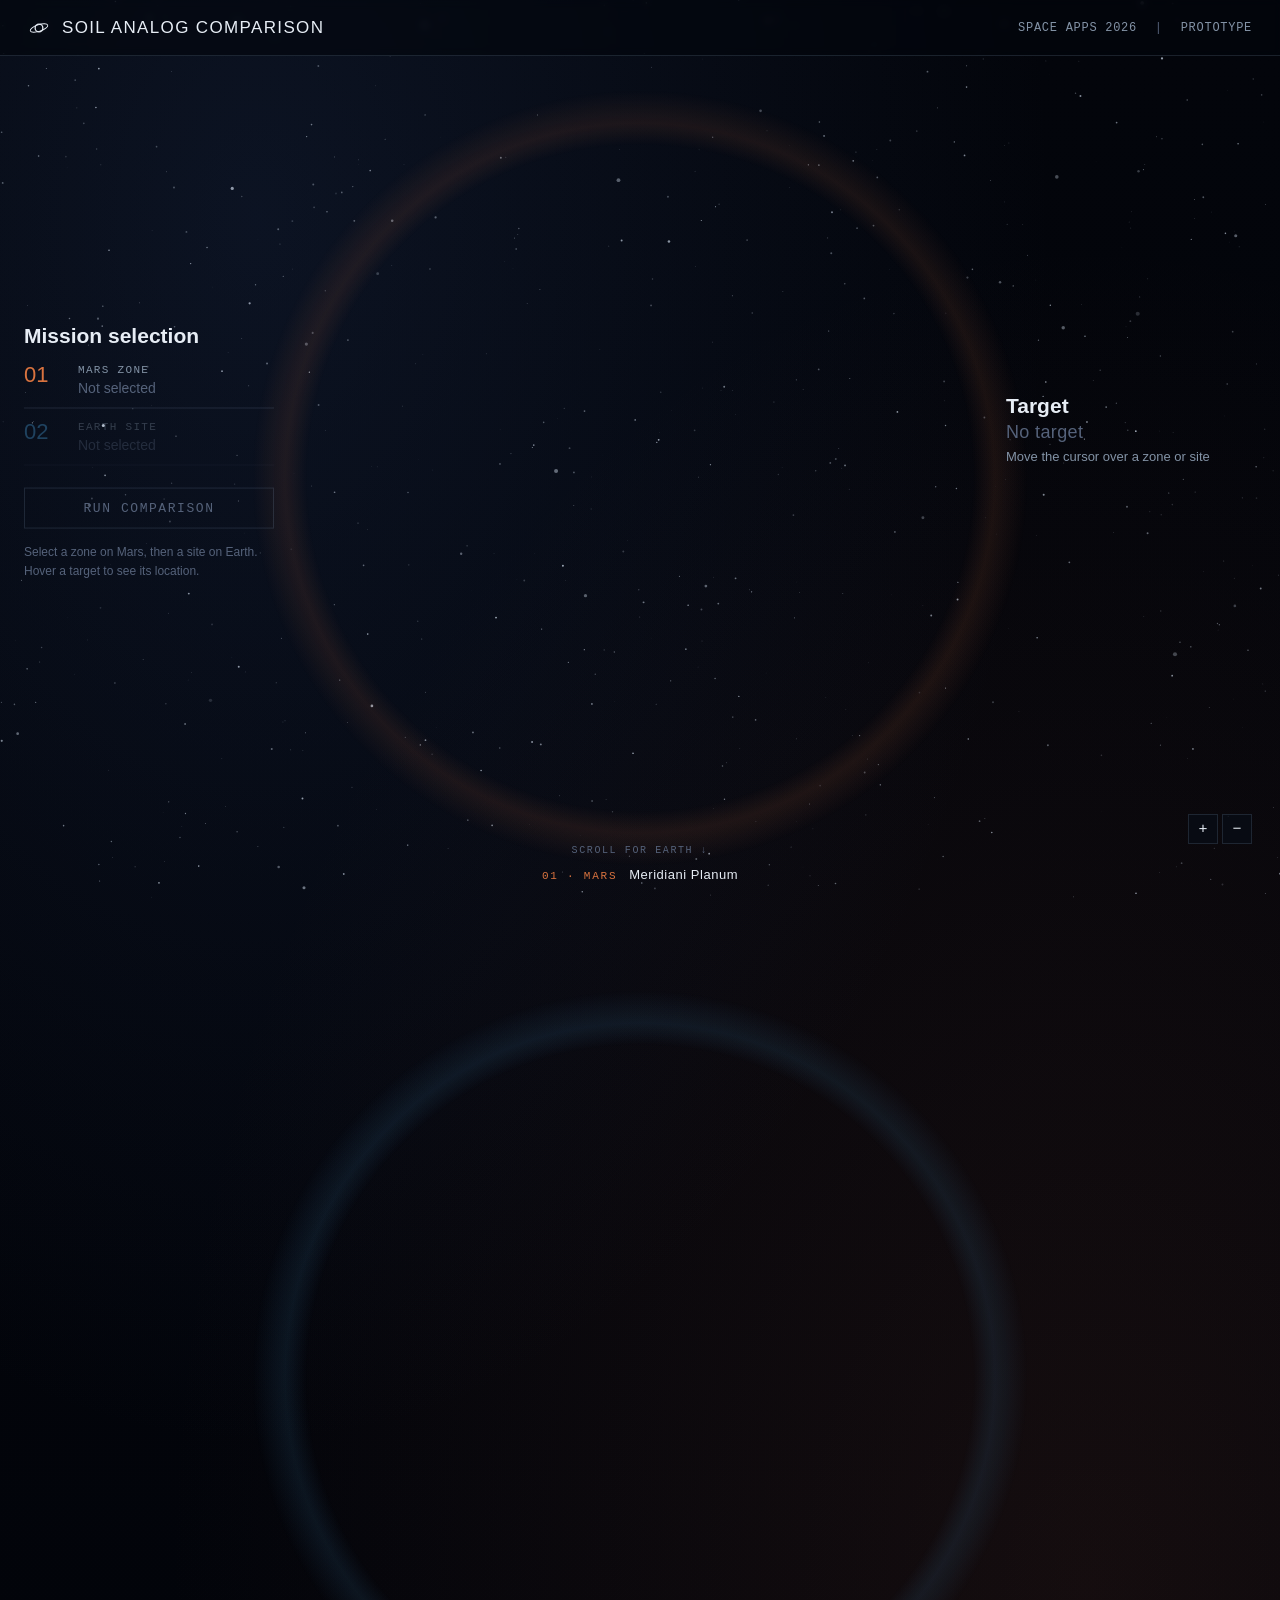
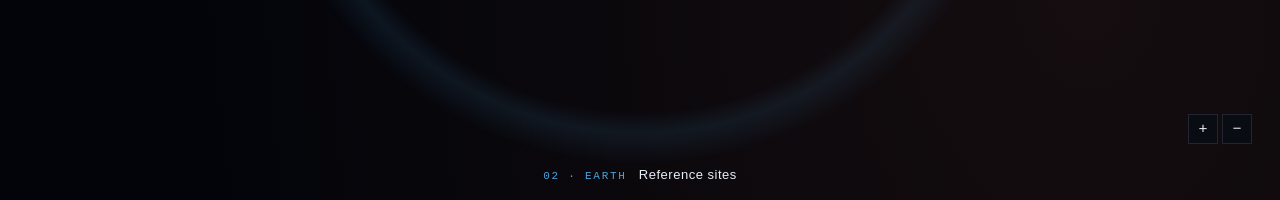
==== compare.html @ f8474e3b "Add files via upload" ====
<!doctype html>
<html lang="en">
<head>
  <meta charset="UTF-8">
  <meta name="viewport" content="width=device-width, initial-scale=1.0">
  <title>Comparison · Soil Analog Comparison</title>
  <link rel="stylesheet" href="styles.css">
</head>
<body class="page">
  <header class="topbar">
    <div class="brand">
      <svg class="mark" viewBox="0 0 24 24" aria-hidden="true">
        <circle cx="12" cy="12" r="4.2" fill="none" stroke="currentColor" stroke-width="1.4"/>
        <ellipse cx="12" cy="12" rx="10" ry="3.6" fill="none" stroke="currentColor" stroke-width="1" transform="rotate(-18 12 12)"/>
      </svg>
      <span class="brand-name">Soil Analog Comparison</span>
    </div>
    <div class="topbar-right"><span>Space Apps 2026</span><span class="sep">|</span><span>Prototype</span></div>
  </header>

  <div class="page-head">
    <div>
      <p class="kicker">Head to head</p>
      <h1 id="title"></h1>
    </div>
    <a class="back" href="index.html">← Back to selection</a>
  </div>

  <main class="wrap">

    <!-- Main statistics: Earth on the left, Mars on the right, statistics in between -->
    <section class="versus" aria-label="Main statistics">
      <div class="versus-top">
        <div class="side earth">
          <canvas id="earthGlobe" aria-label="Earth site"></canvas>
          <h2 id="earthName"></h2>
          <p class="place" id="earthPlace"></p>
        </div>

        <div class="centre">
          <p class="c-label">Mineral similarity · full region</p>
          <p class="c-big" id="simBig"></p>
          <p class="c-sub" id="simSub"></p>
        </div>

        <div class="side mars">
          <canvas id="marsGlobe" aria-label="Mars zone"></canvas>
          <h2 id="marsName"></h2>
          <p class="place" id="marsPlace"></p>
        </div>
      </div>

      <div class="mainbar">
        <div class="mb-head">
          <span class="mb-label">Overall similarity</span>
          <span class="mb-value" id="mbValue"></span>
        </div>
        <div class="mb-track"><div class="mb-fill" id="mbFill"></div></div>
        <p class="mb-sub" id="mbSub"></p>
      </div>

      <div class="versus-rows" id="versusRows"></div>
    </section>

    <!-- Other statistics -->
    <section class="sec">
      <h2>Criteria · full region <span class="note">Weight 1–3 · points lost add up to 100 − similarity</span></h2>
      <div class="table-wrap">
        <table>
          <thead>
            <tr>
              <th>Criterion</th><th>Mars target</th><th>Measured on Earth</th>
              <th class="n">Weight</th><th class="n">Match</th><th class="n">Points lost</th>
            </tr>
          </thead>
          <tbody id="criteriaRows"></tbody>
        </table>
      </div>
    </section>

    <div class="two">
      <section class="sec">
        <h2>Composition <span class="note" id="compNote"></span></h2>
        <div class="table-wrap">
          <table>
            <thead><tr><th>Property</th><th>Mars</th><th class="n" id="compEarth"></th></tr></thead>
            <tbody id="compRows"></tbody>
          </table>
        </div>
      </section>

      <section class="sec">
        <h2>Surface conditions</h2>
        <div class="table-wrap">
          <table>
            <tbody id="condRows"></tbody>
          </table>
        </div>
      </section>
    </div>

    <section class="sec">
      <h2>Mineral groups · EMIT <span class="note">Share of all detections in the region</span></h2>
      <div class="table-wrap">
        <table>
          <thead>
            <tr><th>Group</th><th class="n">Share</th><th class="n">Minerals mapped</th><th class="n">Flagged for review</th></tr>
          </thead>
          <tbody id="emitRows"></tbody>
        </table>
      </div>
    </section>

    <section class="sec">
      <h2>Terrain · full table <span class="note">Slope and roughness from 30 m DEM data</span></h2>
      <div class="table-wrap">
        <table>
          <thead>
            <tr><th>Metric</th><th class="n">Victoria</th><th class="n" id="tSiteHead"></th><th class="n">Difference</th><th class="n">Relative difference</th></tr>
          </thead>
          <tbody id="terrainRows"></tbody>
        </table>
      </div>
      <p class="tline" id="tLine"></p>
      <ul class="notes" id="terrainNotes" style="margin-top:12px"></ul>
    </section>

    <section class="sec">
      <h2>Similarity summary</h2>
      <div class="table-wrap">
        <table>
          <tbody id="simRows"></tbody>
        </table>
      </div>
    </section>

    <section class="sec">
      <h2>Observations</h2>
      <ul class="notes" id="notes"></ul>
    </section>

    <section class="sec">
      <h2>Mars reference signals <span class="note">CRISM surface and TES regional background</span></h2>
      <div class="table-wrap">
        <table>
          <thead><tr><th>Source</th><th>Mineral or group</th><th>Level</th><th>Unit</th><th class="n">Value</th></tr></thead>
          <tbody id="marsRows"></tbody>
        </table>
      </div>
    </section>

    <section class="sec method">
      <h2>Method</h2>
      <p><strong>Match.</strong> For each criterion, the share of valid cells whose measured value agrees with the Mars target. Dominant, present and trace targets agree with a detected value; an absent target agrees with a non-detected value.</p>
      <div class="formula">match = agreeing cells ÷ valid cells</div>
      <p><strong>Similarity.</strong> Weighted mean of the seven criterion matches.</p>
      <div class="formula">similarity = Σ (weight × match) ÷ Σ weight</div>
      <p><strong>Points lost.</strong> Each criterion's share of the gap to 100%.</p>
      <div class="formula">points lost = weight × (100 − match) ÷ Σ weight</div>
      <p>The points lost add up to 100 − similarity.</p>
      <p><strong>Data.</strong> Values come from processed EMIT, ASTER, CRISM and TES products. Mineral groups are assigned automatically; entries marked for review have not been checked by hand. The Mars side is one reference zone, and the Earth sites are not field measurements.</p>
    </section>

    <p class="footnote">Values are reproduced from the processed results. No new measurements are made.</p>
  </main>

  <script src="assets/textures.js"></script>
  <script src="data.js"></script>
  <script src="globe.js"></script>
  <script src="compare.js"></script>
</body>
</html>
---- styles.css ----
:root {
  --space: #02040a;
  --panel: rgba(8, 13, 22, 0.78);
  --panel-solid: #0b1119;
  --line: rgba(150, 180, 210, 0.16);
  --line-strong: rgba(150, 180, 210, 0.3);
  --text: #e7edf5;
  --muted: #8393a6;
  --dim: #55627a;
  --mars: #d9733f;
  --earth: #4aa3df;
  --head: Candara, "Gill Sans", "Gill Sans MT", sans-serif;
  --body: Corbel, "Gill Sans", "Gill Sans MT", sans-serif;
  --data: "Lucida Console", "Lucida Sans Typewriter", monospace;
}

* { box-sizing: border-box; }
html, body { margin: 0; padding: 0; }
body {
  color: var(--text);
  font: 14px/1.5 var(--body);
  background: var(--space);
  min-height: 100vh;
}
a { color: inherit; text-decoration: none; }
h1, h2, h3, p, ul, figure { margin: 0; }
ul { padding: 0; list-style: none; }
button { font: inherit; }
:focus-visible { outline: 1px solid var(--earth); outline-offset: 3px; }

/* ---------- Space background (index) ---------- */
.space {
  background:
    radial-gradient(ellipse at 20% 12%, rgba(44, 70, 120, 0.22), transparent 55%),
    radial-gradient(ellipse at 85% 88%, rgba(120, 60, 40, 0.16), transparent 60%),
    linear-gradient(180deg, #03050b 0%, #02040a 100%);
}
.stars {
  position: fixed;
  inset: 0;
  width: 100%;
  height: 100%;
  z-index: 0;
  pointer-events: none;
}

/* ---------- Top bar ---------- */
.topbar {
  position: relative;
  z-index: 2;
  height: 56px;
  padding: 0 28px;
  display: flex;
  align-items: center;
  justify-content: space-between;
  border-bottom: 1px solid var(--line);
  background: rgba(3, 6, 12, 0.6);
  backdrop-filter: blur(4px);
}
.brand { display: flex; align-items: center; gap: 12px; }
.mark { width: 22px; height: 22px; color: var(--text); }
.brand-name {
  font: 17px var(--head);
  letter-spacing: 0.08em;
  text-transform: uppercase;
}
.topbar-right {
  font: 12px var(--data);
  letter-spacing: 0.06em;
  color: var(--muted);
  text-transform: uppercase;
}
.topbar-right .sep { margin: 0 10px; color: var(--dim); }

/* ---------- Index: one full-height world per screen ---------- */
.space { min-height: 100vh; overflow-x: hidden; }
html { scroll-snap-type: y proximity; }

.space .topbar {
  position: fixed;
  top: 0; left: 0; right: 0;
  z-index: 5;
}

.steps, .readout {
  position: fixed;
  top: 50%;
  transform: translateY(-50%);
  width: 250px;
  z-index: 4;
}
.steps { left: 24px; }
.readout { right: 24px; min-height: 120px; }

.world-section {
  position: relative;
  height: 100vh;
  padding-top: 56px;
  display: flex;
  align-items: center;
  justify-content: center;
  scroll-snap-align: start;
}
.world-section.locked { opacity: 0.4; transition: opacity 0.3s; }

.planet {
  position: relative;
  width: min(calc((100vh - 56px) * 0.86), 92vw);
  aspect-ratio: 1 / 1;
}
.planet canvas {
  position: relative;
  z-index: 1;
  width: 100%;
  height: 100%;
  display: block;
  border-radius: 50%;
}
.planet .glow {
  position: absolute;
  inset: -4%;
  border-radius: 50%;
  pointer-events: none;
  z-index: 0;
}
.planet.mars .glow { background: radial-gradient(circle, transparent 60%, rgba(217, 115, 63, 0.10) 64%, transparent 70%); }
.planet.earth .glow { background: radial-gradient(circle, transparent 60%, rgba(74, 163, 223, 0.10) 64%, transparent 70%); }

.world-label {
  position: absolute;
  left: 50%;
  bottom: 18px;
  transform: translateX(-50%);
  display: flex;
  gap: 12px;
  align-items: baseline;
  white-space: nowrap;
  z-index: 2;
}
.world-label .cap-key { font: 11px var(--data); letter-spacing: 0.16em; text-transform: uppercase; }
.world-label .cap-val { font: 13px var(--head); letter-spacing: 0.04em; }
.mars-section .cap-key { color: var(--mars); }
.earth-section .cap-key { color: var(--earth); }

.scroll-hint {
  position: absolute;
  left: 50%;
  bottom: 44px;
  transform: translateX(-50%);
  font: 10px var(--data);
  letter-spacing: 0.16em;
  text-transform: uppercase;
  color: var(--dim);
  z-index: 2;
}

.zoom {
  position: absolute;
  right: 28px;
  bottom: 56px;
  display: flex;
  flex-direction: row;
  gap: 4px;
  z-index: 3;
}
.zoom button {
  width: 30px;
  height: 30px;
  background: rgba(8, 13, 22, 0.8);
  border: 1px solid var(--line);
  color: var(--text);
  cursor: pointer;
  font: 15px var(--data);
  line-height: 1;
}
.zoom button:hover { border-color: var(--line-strong); }

/* Steps */
.step {
  display: grid;
  grid-template-columns: 42px 1fr;
  gap: 12px;
  align-items: start;
  padding: 12px 0;
  border-bottom: 1px solid var(--line);
  transition: opacity 0.3s;
}
.step-num { font: 22px var(--head); color: var(--dim); line-height: 1; }
.step-label {
  font: 11px var(--data);
  letter-spacing: 0.12em;
  text-transform: uppercase;
  color: var(--muted);
}
.step-value { font: 16px var(--head); margin-top: 4px; }
.step-value.empty { color: var(--dim); font-family: var(--body); font-size: 14px; }
#stepMars .step-num { color: var(--mars); }
#stepEarth .step-num { color: var(--earth); }
#stepMars.done .step-num, #stepEarth.done .step-num { color: var(--text); }
.step.locked { opacity: 0.35; }

.cta {
  display: block;
  margin-top: 22px;
  text-align: center;
  padding: 12px 16px;
  border: 1px solid var(--earth);
  color: var(--text);
  font: 13px var(--data);
  letter-spacing: 0.12em;
  text-transform: uppercase;
  background: rgba(74, 163, 223, 0.08);
  transition: background 0.2s;
}
.cta:hover { background: rgba(74, 163, 223, 0.2); }
.cta[aria-disabled="true"] {
  border-color: var(--line);
  color: var(--dim);
  background: transparent;
  pointer-events: none;
}
.fine { color: var(--dim); font-size: 12px; margin-top: 14px; line-height: 1.6; }

/* Readout */
.readout-body { min-height: 70px; }
.r-title { font: 18px var(--head); letter-spacing: 0.02em; }
.r-sub { font: 13px var(--body); color: var(--muted); margin-top: 6px; }
.readout-body.is-live[data-kind="mars"] .r-title { color: var(--mars); }
.readout-body.is-live[data-kind="earth"] .r-title { color: var(--earth); }
.readout-body.is-idle .r-title { color: var(--dim); }

/* ---------- Comparison page ---------- */
.page {
  background: var(--space);
  min-height: 100vh;
}
.page-head {
  max-width: 1180px;
  margin: 0 auto;
  padding: 26px 28px 10px;
  display: flex;
  justify-content: space-between;
  align-items: end;
  gap: 16px;
  flex-wrap: wrap;
}
.page-head .kicker {
  font: 11px var(--data);
  letter-spacing: 0.16em;
  text-transform: uppercase;
  color: var(--muted);
}
.page-head h1 { font: 26px var(--head); margin-top: 6px; }
.page-head .back {
  font: 12px var(--data);
  letter-spacing: 0.12em;
  text-transform: uppercase;
  color: var(--muted);
  border-bottom: 1px solid var(--line);
  padding-bottom: 2px;
}
.page-head .back:hover { color: var(--text); }

.wrap { max-width: 1180px; margin: 0 auto; padding: 0 28px 48px; }
.sec {
  background: var(--panel);
  border: 1px solid var(--line);
  padding: 18px 20px;
  margin-top: 14px;
}
.sec h2 {
  font: 12px var(--data);
  letter-spacing: 0.14em;
  text-transform: uppercase;
  color: var(--muted);
  padding-bottom: 10px;
  margin-bottom: 14px;
  border-bottom: 1px solid var(--line);
  display: flex;
  justify-content: space-between;
  gap: 12px;
  flex-wrap: wrap;
}
.sec h2 .note { text-transform: none; letter-spacing: 0; font-family: var(--body); color: var(--dim); }
.two { display: grid; grid-template-columns: 1fr 1fr; gap: 14px; }

.kpis {
  display: grid;
  grid-template-columns: repeat(4, 1fr);
  gap: 0;
  border: 1px solid var(--line);
  background: var(--panel);
  margin-top: 14px;
}
.kpis > div { padding: 16px 18px; border-right: 1px solid var(--line); }
.kpis > div:last-child { border-right: 0; }
.kpi-k { font: 11px var(--data); letter-spacing: 0.12em; text-transform: uppercase; color: var(--muted); }
.kpi-v { font: 30px var(--head); margin-top: 6px; font-variant-numeric: tabular-nums; }
.kpi-v.mars { color: var(--mars); }
.kpi-v.earth { color: var(--earth); }
.kpi-s { color: var(--dim); font-size: 12px; margin-top: 2px; }

.inputs { display: grid; grid-template-columns: 1fr 1fr; gap: 14px; }
.input-box { border: 1px solid var(--line); padding: 14px; }
.input-box h3 {
  font: 12px var(--data);
  letter-spacing: 0.12em;
  text-transform: uppercase;
  margin-bottom: 10px;
}
.input-box.mars h3 { color: var(--mars); }
.input-box.earth h3 { color: var(--earth); }
.input-box canvas { width: 160px; height: 160px; display: block; margin: 0 0 10px; border-radius: 50%; }

table { width: 100%; border-collapse: collapse; font-size: 13px; }
th, td { text-align: left; padding: 8px 10px; border-top: 1px solid var(--line); vertical-align: top; }
thead th {
  border-top: 0;
  border-bottom: 1px solid var(--line-strong);
  font: 11px var(--data);
  letter-spacing: 0.1em;
  text-transform: uppercase;
  color: var(--muted);
}
td.n, th.n { text-align: right; font-family: var(--data); font-variant-numeric: tabular-nums; white-space: nowrap; }
td.muted { color: var(--muted); }
tr.sum td { font-weight: bold; border-top: 1px solid var(--line-strong); }
.table-wrap { overflow-x: auto; }
.kv th { width: 42%; color: var(--muted); font-weight: normal; }

.tag { font: 11px var(--data); letter-spacing: 0.08em; text-transform: uppercase; padding: 2px 7px; border: 1px solid var(--line-strong); color: var(--muted); white-space: nowrap; }
.tag.dominant, .tag.present { color: var(--mars); border-color: rgba(217, 115, 63, 0.5); }
.tag.detected { color: var(--earth); border-color: rgba(74, 163, 223, 0.5); }

.track { display: inline-block; width: 110px; height: 6px; background: rgba(150, 180, 210, 0.12); vertical-align: middle; margin-left: 8px; }
.track > span { display: block; height: 100%; background: var(--earth); }
.track.mars > span { background: var(--mars); }

.mini-bar { display: inline-block; height: 6px; background: var(--earth); vertical-align: middle; opacity: 0.8; }
.flag { color: var(--mars); }

.maps { display: grid; grid-template-columns: 1fr 1fr; gap: 14px; }
.maps figure img, figure img {
  width: 100%;
  display: block;
  border: 1px solid var(--line);
  background: #fff;
}
figcaption.cap { color: var(--dim); font: 11px var(--data); margin-top: 8px; letter-spacing: 0.04em; }

.notes { list-style: none; padding: 0; }
.notes li { padding: 8px 0 8px 16px; border-top: 1px solid var(--line); color: var(--muted); position: relative; }
.notes li::before { content: "—"; position: absolute; left: 0; color: var(--dim); }
.notes li:first-child { border-top: 0; }

.method p { color: var(--muted); margin-bottom: 8px; }
.method strong { color: var(--text); font-weight: normal; }
.formula {
  font: 13px var(--data);
  background: rgba(255, 255, 255, 0.03);
  border: 1px solid var(--line);
  padding: 8px 12px;
  margin: 6px 0 10px;
  color: var(--text);
}
.footnote { color: var(--dim); font-size: 12px; margin-top: 18px; text-align: center; }

.hidden { display: none !important; }

/* ---------- Responsive ---------- */
@media (max-width: 1000px) {
  .readout { display: none; }
  .steps {
    top: auto; bottom: 0; left: 0; right: 0; width: auto; transform: none;
    padding: 10px 16px; display: grid; grid-template-columns: 1fr 1fr; gap: 10px;
  }
  .steps .panel-title, .steps .fine { display: none; }
  .steps .cta { grid-column: 1 / -1; margin-top: 0; }
  .planet { width: min(calc((100vh - 56px) * 0.8), 88vw); }
  .kpis { grid-template-columns: repeat(2, 1fr); }
  .kpis > div:nth-child(2) { border-right: 0; }
  .kpis > div:nth-child(-n+2) { border-bottom: 1px solid var(--line); }
  .two, .inputs, .maps { grid-template-columns: 1fr; }
}

/* Hover image in the target panel */
.r-media {
  position: relative;
  aspect-ratio: 1 / 1;
  margin-bottom: 12px;
  border: 1px solid var(--line);
  background: #070b12;
  overflow: hidden;
}
.r-media img {
  width: 100%;
  height: 100%;
  object-fit: contain;
  display: block;
  opacity: 0;
  transition: opacity 0.35s ease;
}
.r-media.ready img { opacity: 1; }

/* ---------- Head to head (comparison header) ---------- */
.versus {
  background: var(--panel);
  border: 1px solid var(--line);
  padding: 28px 28px 20px;
  margin-top: 6px;
  position: relative;
}
.versus-top {
  display: grid;
  grid-template-columns: 1fr minmax(180px, 260px) 1fr;
  align-items: center;
  gap: 16px;
}
.side { display: flex; flex-direction: column; align-items: center; text-align: center; }
.side canvas {
  width: 200px;
  height: 200px;
  border-radius: 50%;
  display: block;
  margin-bottom: 14px;
}
.side h2 { font: 22px var(--head); letter-spacing: 0.01em; }
.side .place { font: 12px var(--data); letter-spacing: 0.06em; text-transform: uppercase; color: var(--muted); margin-top: 6px; }
.side.earth h2 { color: var(--earth); }
.side.mars h2 { color: var(--mars); }

.centre { text-align: center; }
.c-label {
  font: 11px var(--data);
  letter-spacing: 0.16em;
  text-transform: uppercase;
  color: var(--muted);
}
.c-big { font: 56px var(--head); margin-top: 8px; line-height: 1; font-variant-numeric: tabular-nums; }
.c-sub { font: 12px var(--body); color: var(--dim); margin-top: 10px; }

.versus-rows { margin-top: 26px; border-top: 1px solid var(--line-strong); }
.vrow {
  display: grid;
  grid-template-columns: 1fr minmax(200px, 300px) 1fr;
  align-items: center;
  padding: 12px 0;
  border-bottom: 1px solid var(--line);
}
.vrow .v { font: 22px var(--head); font-variant-numeric: tabular-nums; }
.vrow .v.earth { color: var(--earth); text-align: right; padding-right: 22px; }
.vrow .v.mars { color: var(--mars); text-align: left; padding-left: 22px; }
.vrow .l {
  text-align: center;
  font: 12px var(--data);
  letter-spacing: 0.1em;
  text-transform: uppercase;
  color: var(--muted);
  border: 1px solid var(--line);
  padding: 6px 10px;
  background: rgba(255, 255, 255, 0.02);
}

.tline { color: var(--muted); font-size: 13px; margin-top: 10px; }

@media (max-width: 820px) {
  .versus-top { grid-template-columns: 1fr; }
  .side canvas { width: 150px; height: 150px; }
  .vrow { grid-template-columns: 1fr; gap: 6px; text-align: center; }
  .vrow .v.earth, .vrow .v.mars { text-align: center; padding: 0; }
}

/* ---------- Tables (dark, comparison page) ---------- */
.page table { width: 100%; border-collapse: collapse; font-size: 14px; color: var(--text); }
.page th {
  font: 11px var(--data);
  letter-spacing: 0.12em;
  text-transform: uppercase;
  color: var(--muted);
  text-align: left;
  padding: 10px 12px;
  border-bottom: 1px solid var(--line-strong);
  font-weight: normal;
}
.page td {
  padding: 10px 12px;
  border-bottom: 1px solid var(--line);
  text-align: left;
  vertical-align: middle;
  font-weight: normal;
}
.page th.n, .page td.n { text-align: right; font-variant-numeric: tabular-nums; }
.page td.muted { color: var(--muted); }
.page tr.sum td { font-weight: bold; border-top: 1px solid var(--line-strong); border-bottom: 0; }
.page tr.sum td:first-child { color: var(--text); }
.page tbody th { color: var(--text); text-transform: none; letter-spacing: 0; font: 14px var(--body); padding: 10px 12px; border-bottom: 1px solid var(--line); }
.page .table-wrap { overflow-x: auto; }
.page .tag { font: 11px var(--data); letter-spacing: 0.08em; text-transform: uppercase; padding: 2px 7px; border: 1px solid var(--line-strong); color: var(--muted); white-space: nowrap; }
.page .tag.dominant, .page .tag.present, .page .tag.detected { color: var(--mars); border-color: rgba(217, 115, 63, 0.5); }
.page .tag.detected { color: var(--earth); border-color: rgba(74, 163, 223, 0.5); }

/* ---------- Animated bars ---------- */
.bar-track {
  position: relative;
  height: 6px;
  background: rgba(150, 180, 210, 0.12);
  width: 100%;
  min-width: 90px;
}
.bar-fill {
  position: absolute;
  left: 0;
  top: 0;
  height: 100%;
  width: 0;
  background: var(--earth);
  transition: width 1.2s cubic-bezier(0.2, 0.7, 0.2, 1);
}
.bar-fill.mars { background: var(--mars); }
.pct-cell { display: grid; grid-template-columns: 56px 1fr; gap: 12px; align-items: center; justify-items: end; }
.pct-cell .bar-track { justify-self: stretch; }
.pct-cell .pv { font-variant-numeric: tabular-nums; text-align: right; }

/* Head-to-head bars: each side grows from the centre line outwards */
.vbars {
  display: grid;
  grid-template-columns: 1fr 1fr;
  gap: 0;
  margin-top: 10px;
}
.vbars .half { position: relative; height: 4px; background: rgba(150, 180, 210, 0.1); }
.vbars .half.left { display: flex; justify-content: flex-end; }
.vbars .half .bar-fill { position: absolute; top: 0; height: 100%; }
.vbars .half.left .bar-fill { right: 0; left: auto; background: var(--earth); }
.vbars .half.right .bar-fill { left: 0; background: var(--mars); }
.vrow { grid-template-rows: auto auto; }
.vrow .inner { display: contents; }
.vitem { border-bottom: 1px solid var(--line); padding: 12px 0 14px; }
.vitem .vrow { border-bottom: 0; padding: 0; }
.page table.kv tbody th { width: 46%; }

/* ---------- Main bar (overall similarity) ---------- */
.mainbar { margin: 26px 0 4px; }
.mb-head { display: flex; justify-content: space-between; align-items: baseline; margin-bottom: 10px; }
.mb-label { font: 11px var(--data); letter-spacing: 0.16em; text-transform: uppercase; color: var(--muted); }
.mb-value { font: 26px var(--head); font-variant-numeric: tabular-nums; }
.mb-track { position: relative; height: 16px; width: 100%; background: rgba(150, 180, 210, 0.12); border: 1px solid var(--line-strong); }
.mb-fill {
  position: absolute; left: 0; top: 0; height: 100%; width: 0;
  background: var(--earth);
  transition: width 1.6s cubic-bezier(0.2, 0.7, 0.2, 1);
}
.mb-sub { font: 12px var(--body); color: var(--dim); margin-top: 10px; }
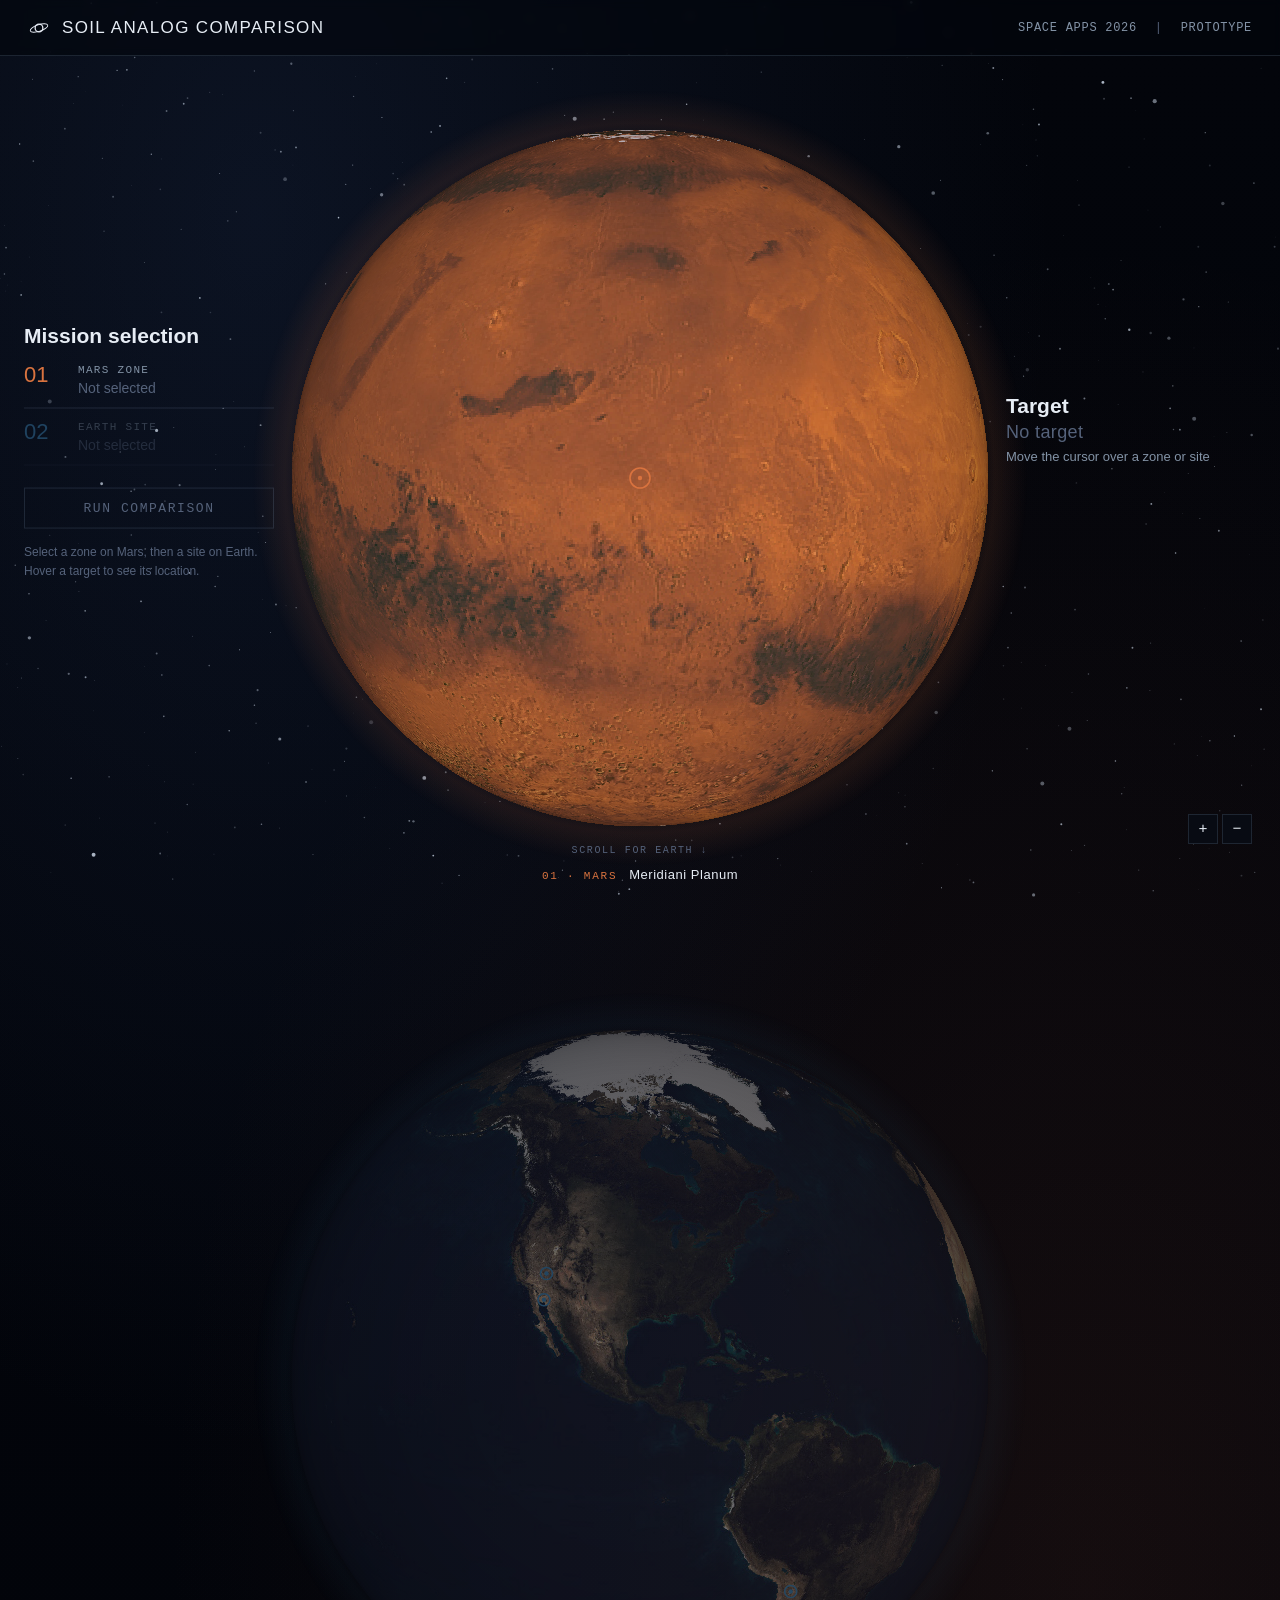
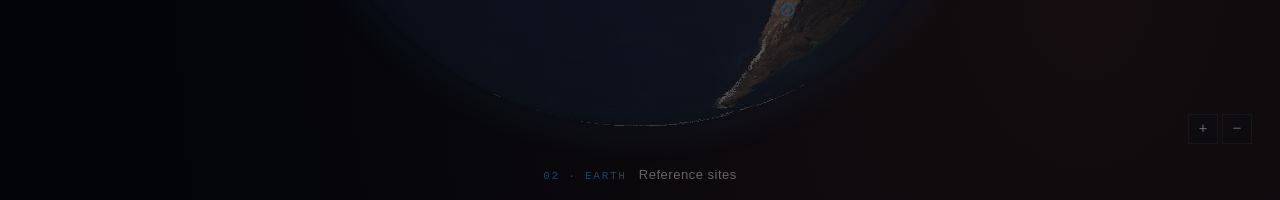
==== commit 8fde83c2: "Update compare.html" ====
--- a/compare.html
+++ b/compare.html
@@ -149,21 +149,6 @@
       </div>
     </section>
 
-    <section class="sec method">
-      <h2>Method</h2>
-      <p><strong>Match.</strong> For each criterion, the share of valid cells whose measured value agrees with the Mars target. Dominant, present and trace targets agree with a detected value; an absent target agrees with a non-detected value.</p>
-      <div class="formula">match = agreeing cells ÷ valid cells</div>
-      <p><strong>Similarity.</strong> Weighted mean of the seven criterion matches.</p>
-      <div class="formula">similarity = Σ (weight × match) ÷ Σ weight</div>
-      <p><strong>Points lost.</strong> Each criterion's share of the gap to 100%.</p>
-      <div class="formula">points lost = weight × (100 − match) ÷ Σ weight</div>
-      <p>The points lost add up to 100 − similarity.</p>
-      <p><strong>Data.</strong> Values come from processed EMIT, ASTER, CRISM and TES products. Mineral groups are assigned automatically; entries marked for review have not been checked by hand. The Mars side is one reference zone, and the Earth sites are not field measurements.</p>
-    </section>
-
-    <p class="footnote">Values are reproduced from the processed results. No new measurements are made.</p>
-  </main>
-
   <script src="assets/textures.js"></script>
   <script src="data.js"></script>
   <script src="globe.js"></script>
